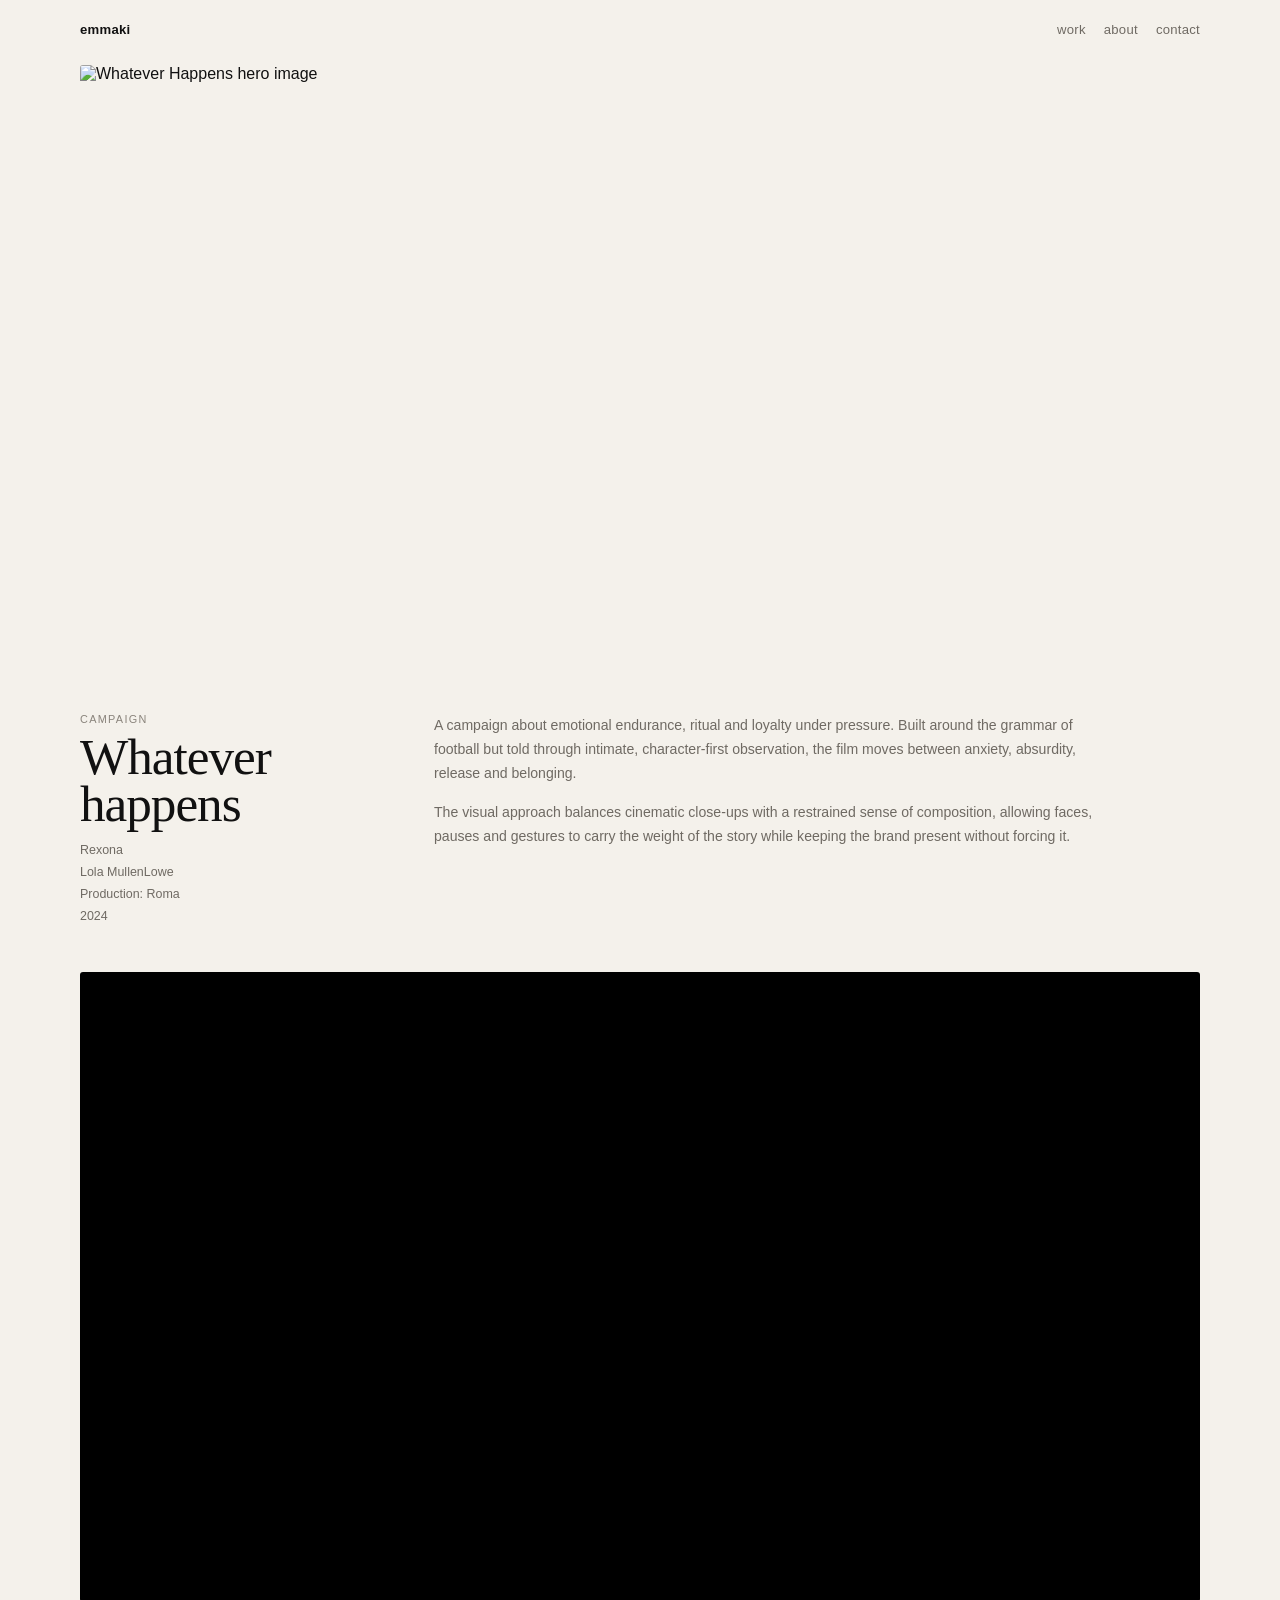
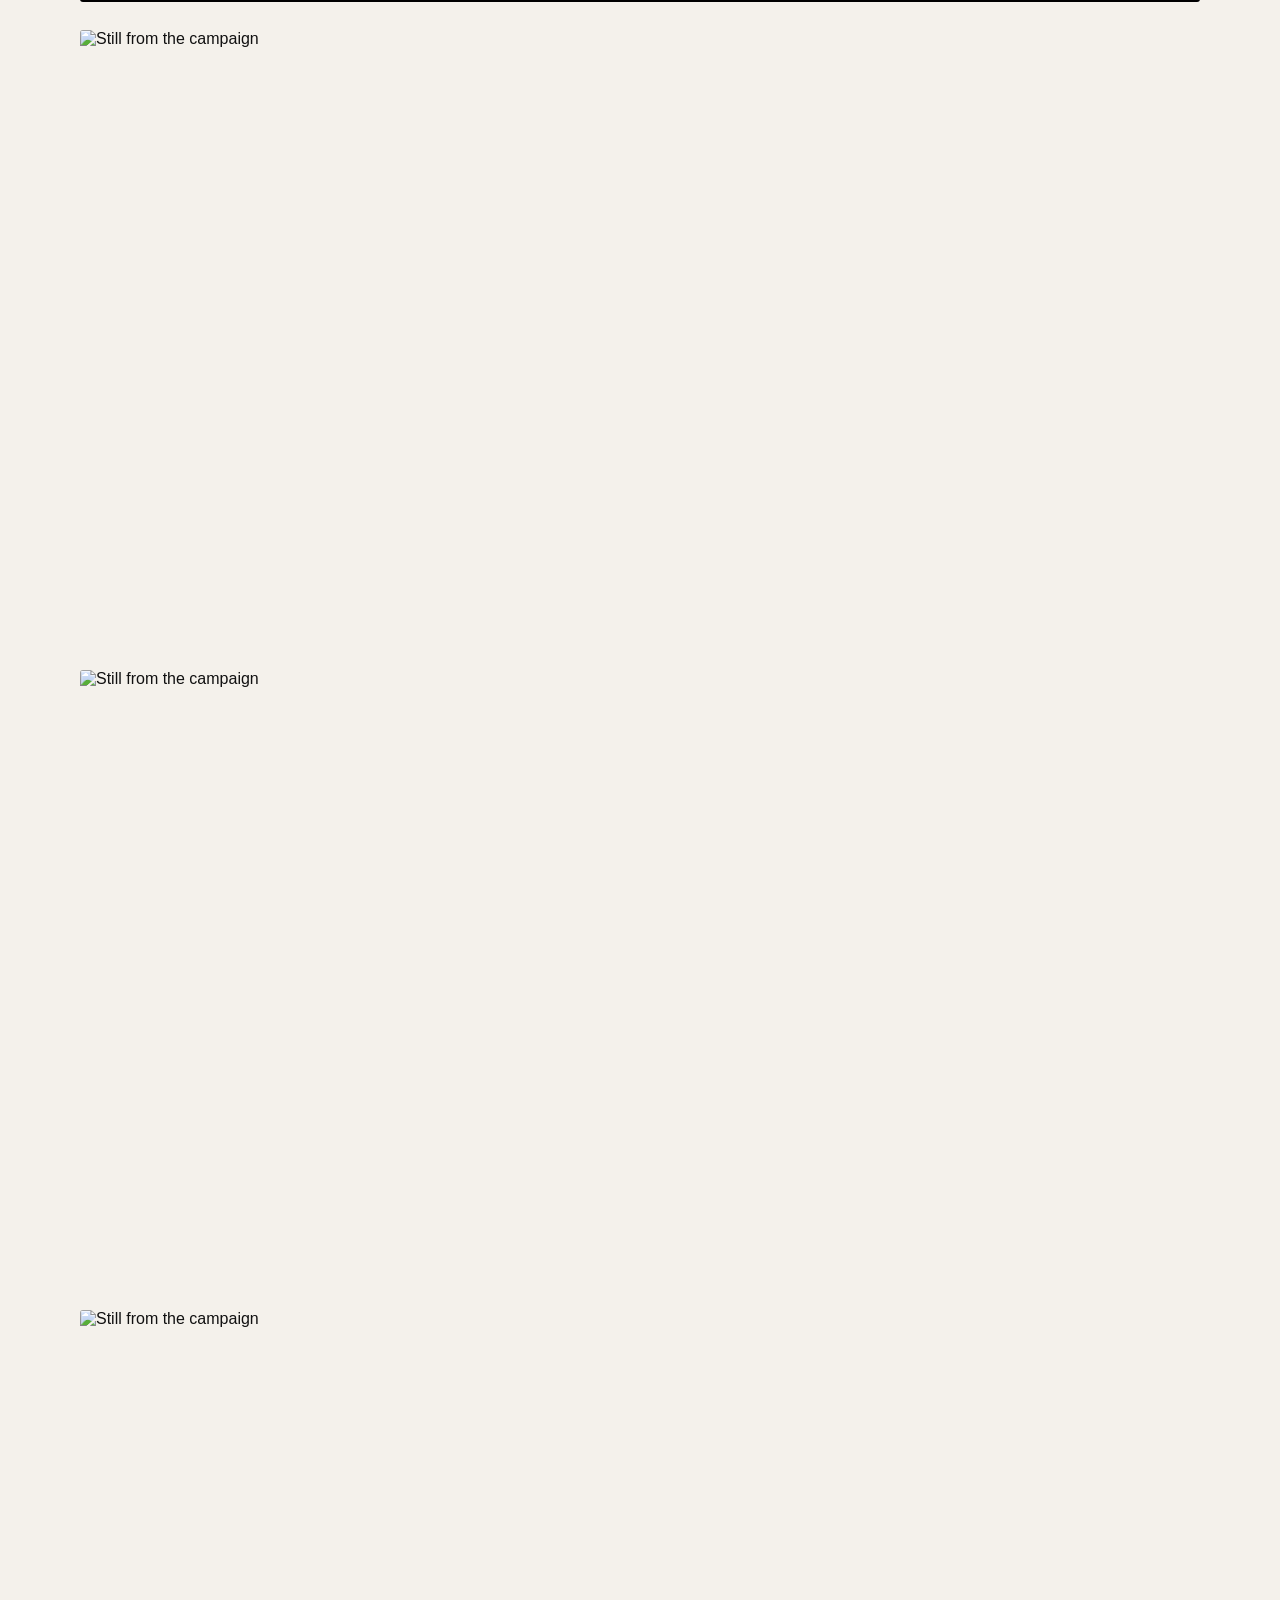
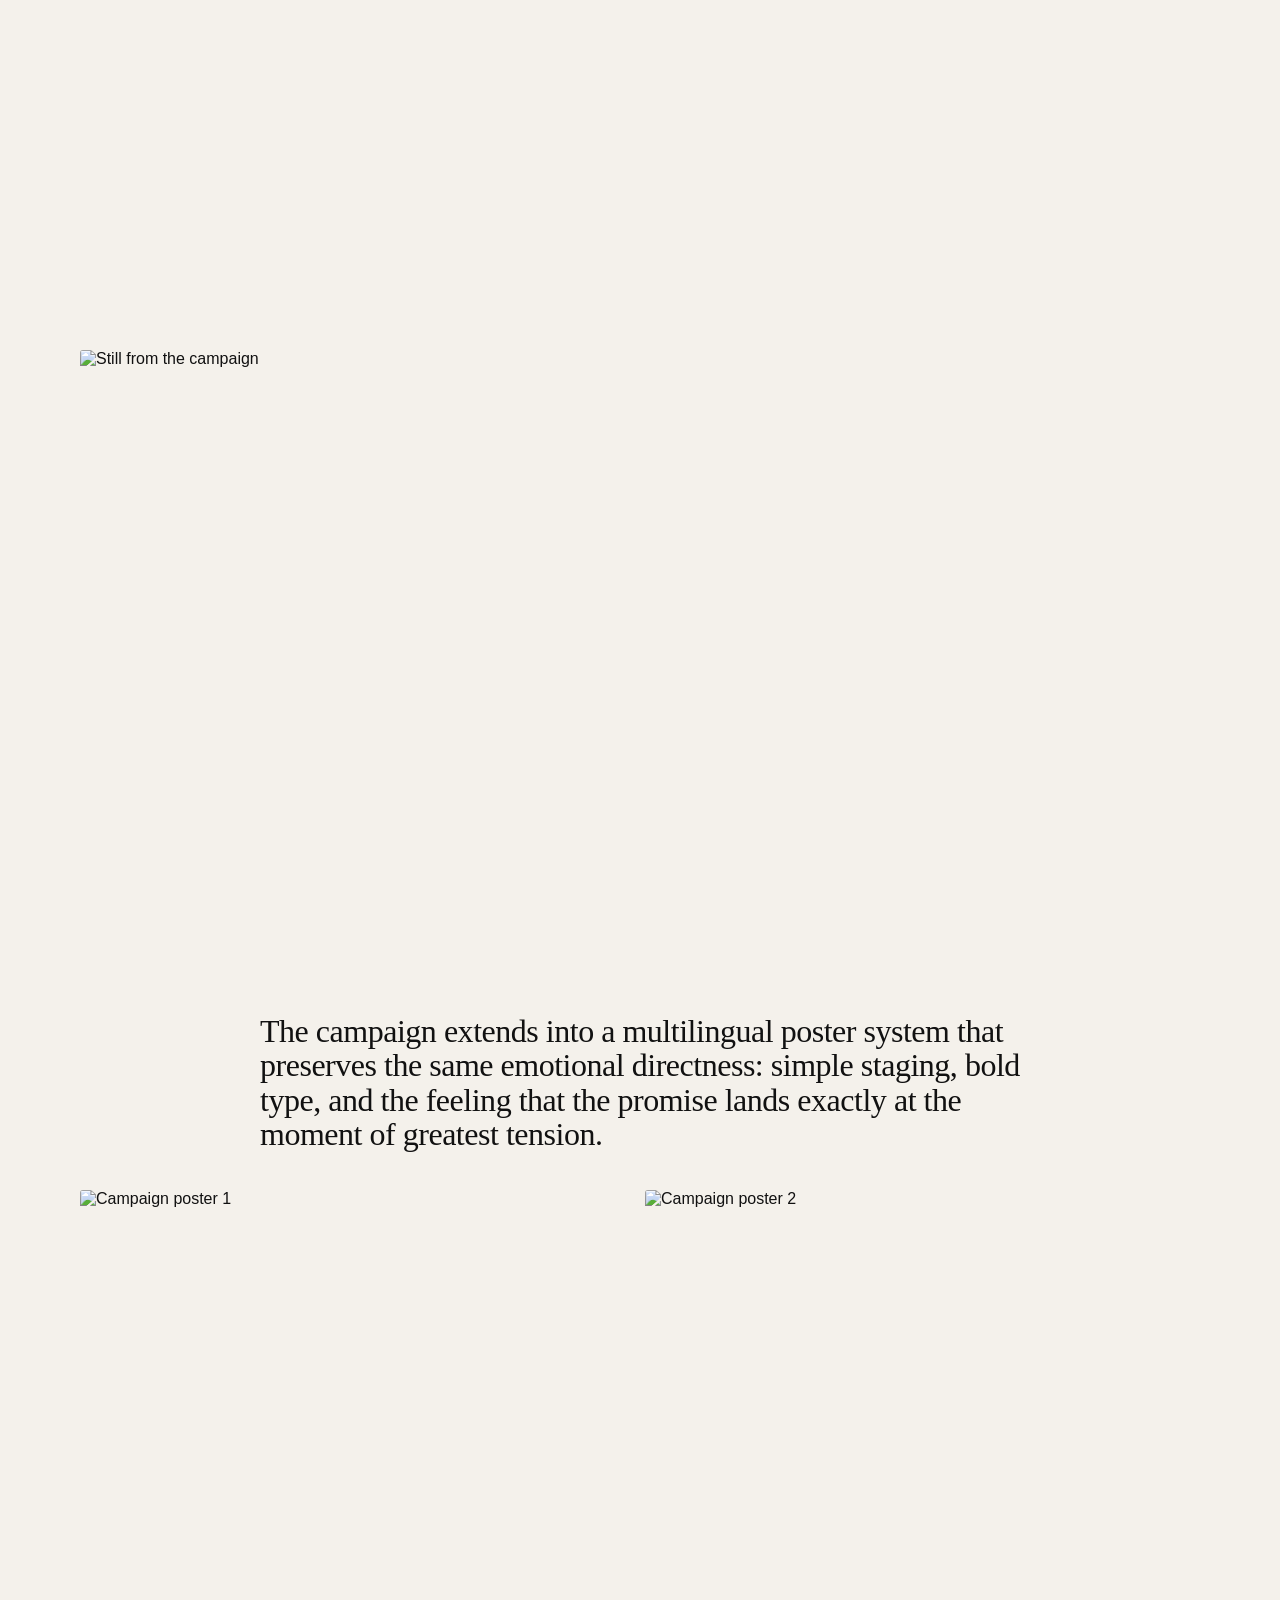
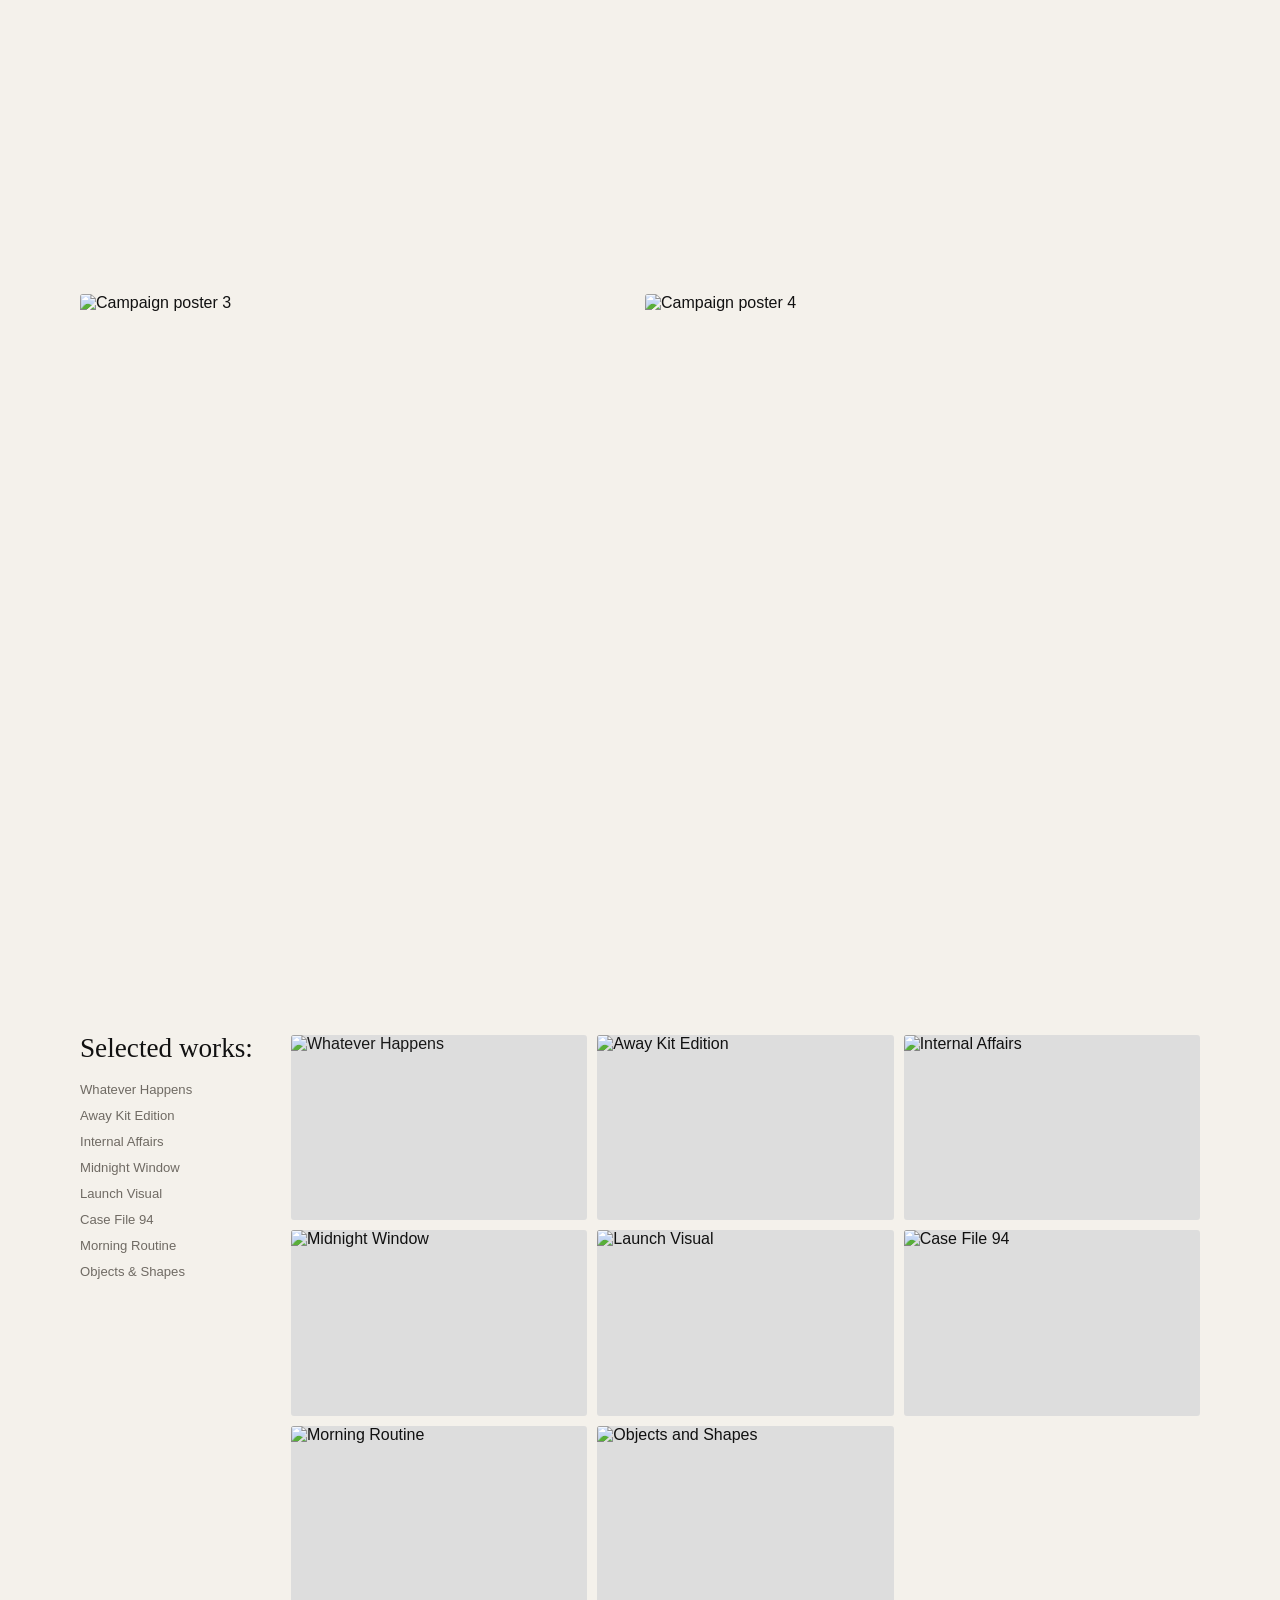
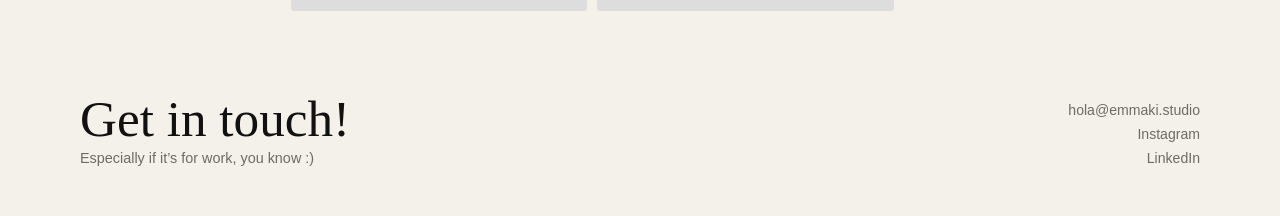
==== projects/nike.html @ 624bea59 "Rename nike.html to nike.html" ====
<!DOCTYPE html>
<html lang="es">
<head>
  <meta charset="UTF-8" />
  <meta name="viewport" content="width=device-width, initial-scale=1.0" />
  <title>Whatever Happens — Emmaki</title>
  <meta
    name="description"
    content="Project page for Whatever Happens by Emmaki."
  />
  <link rel="preconnect" href="[fonts.googleapis.com](https://fonts.googleapis.com)" />
  <link rel="preconnect" href="[fonts.gstatic.com](https://fonts.gstatic.com)" crossorigin />
  <link
    href="[fonts.googleapis.com](https://fonts.googleapis.com/css2?family=Cormorant+Garamond:wght@400;500;600;700&family=Inter:wght@400;500;600&display=swap)"
    rel="stylesheet"
  />
  <link rel="stylesheet" href="../style.css" />
</head>
<body>
  <div class="page-shell page-shell--project">
    <header class="site-header site-header--project">
      <a class="brand" href="../index.html" aria-label="Volver al inicio">emmaki</a>

      <nav class="site-nav" aria-label="Navegación principal">
        <a href="../index.html#work">work</a>
        <a href="../index.html#about">about</a>
        <a href="../index.html#contact">contact</a>
      </nav>
    </header>

    <main class="project-editorial">
      <section class="project-editorial-hero">
        <figure class="editorial-hero-media">
          <img src="../assets/img/project-01.jpg" alt="Whatever Happens hero image" />
        </figure>
      </section>

      <section class="project-editorial-intro">
        <div class="editorial-intro-title">
          <p class="editorial-kicker">Campaign</p>
          <h1>Whatever happens</h1>

          <ul class="editorial-meta-list">
            <li>Rexona</li>
            <li>Lola MullenLowe</li>
            <li>Production: Roma</li>
            <li>2024</li>
          </ul>
        </div>

        <div class="editorial-intro-copy">
          <p>
            A campaign about emotional endurance, ritual and loyalty under pressure.
            Built around the grammar of football but told through intimate,
            character-first observation, the film moves between anxiety, absurdity,
            release and belonging.
          </p>

          <p>
            The visual approach balances cinematic close-ups with a restrained sense
            of composition, allowing faces, pauses and gestures to carry the weight
            of the story while keeping the brand present without forcing it.
          </p>
        </div>
      </section>

      <section class="editorial-video">
        <div class="editorial-video-frame">
          <iframe
            src="[player.vimeo.com](https://player.vimeo.com/video/76979871?h=8272103f6e)"
            title="Whatever Happens video"
            frameborder="0"
            allow="autoplay; fullscreen; picture-in-picture"
            allowfullscreen
          ></iframe>
        </div>
      </section>

      <section class="editorial-stills">
        <figure class="editorial-still editorial-still--wide">
          <img src="../assets/img/project-03.jpg" alt="Still from the campaign" />
        </figure>

        <figure class="editorial-still editorial-still--wide">
          <img src="../assets/img/project-04.jpg" alt="Still from the campaign" />
        </figure>

        <figure class="editorial-still editorial-still--wide">
          <img src="../assets/img/project-05.jpg" alt="Still from the campaign" />
        </figure>

        <figure class="editorial-still editorial-still--wide">
          <img src="../assets/img/project-07.jpg" alt="Still from the campaign" />
        </figure>
      </section>

      <section class="editorial-text-break">
        <p>
          The campaign extends into a multilingual poster system that preserves the
          same emotional directness: simple staging, bold type, and the feeling that
          the promise lands exactly at the moment of greatest tension.
        </p>
      </section>

      <section class="editorial-posters">
        <figure class="editorial-poster">
          <img src="../assets/img/poster-01.jpg" alt="Campaign poster 1" />
        </figure>

        <figure class="editorial-poster">
          <img src="../assets/img/poster-02.jpg" alt="Campaign poster 2" />
        </figure>

        <figure class="editorial-poster">
          <img src="../assets/img/poster-03.jpg" alt="Campaign poster 3" />
        </figure>

        <figure class="editorial-poster">
          <img src="../assets/img/poster-04.jpg" alt="Campaign poster 4" />
        </figure>
      </section>

      <section class="editorial-related">
        <aside class="editorial-related-sidebar">
          <h2>Selected works:</h2>

          <ul class="work-index">
            <li><a href="../projects/nike.html">Whatever Happens</a></li>
            <li><a href="../projects/lynx.html">Away Kit Edition</a></li>
            <li><a href="../projects/internal-affairs.html">Internal Affairs</a></li>
            <li><a href="../projects/midnight-window.html">Midnight Window</a></li>
            <li><a href="../projects/gyno-canesflor.html">Launch Visual</a></li>
            <li><a href="../projects/case-file-94.html">Case File 94</a></li>
            <li><a href="../projects/morning-routine.html">Morning Routine</a></li>
            <li><a href="../projects/objects-and-shapes.html">Objects &amp; Shapes</a></li>
          </ul>
        </aside>

        <div class="editorial-related-grid">
          <a href="../projects/nike.html" class="editorial-related-card is-current">
            <img src="../assets/img/project-01.jpg" alt="Whatever Happens" />
          </a>

          <a href="../projects/lynx.html" class="editorial-related-card">
            <img src="../assets/img/project-02.jpg" alt="Away Kit Edition" />
          </a>

          <a href="../projects/internal-affairs.html" class="editorial-related-card">
            <img src="../assets/img/project-03.jpg" alt="Internal Affairs" />
          </a>

          <a href="../projects/midnight-window.html" class="editorial-related-card">
            <img src="../assets/img/project-04.jpg" alt="Midnight Window" />
          </a>

          <a href="../projects/gyno-canesflor.html" class="editorial-related-card">
            <img src="../assets/img/project-05.jpg" alt="Launch Visual" />
          </a>

          <a href="../projects/case-file-94.html" class="editorial-related-card">
            <img src="../assets/img/project-06.jpg" alt="Case File 94" />
          </a>

          <a href="../projects/morning-routine.html" class="editorial-related-card">
            <img src="../assets/img/project-07.jpg" alt="Morning Routine" />
          </a>

          <a href="../projects/objects-and-shapes.html" class="editorial-related-card">
            <img src="../assets/img/project-08.jpg" alt="Objects and Shapes" />
          </a>
        </div>
      </section>
    </main>

    <footer class="site-footer site-footer--editorial" id="contact">
      <div class="footer-left">
        <h2>Get in touch!</h2>
        <p>Especially if it’s for work, you know :)</p>
      </div>

      <div class="footer-right">
        <a href="mailto:hola@emmaki.studio">hola@emmaki.studio</a>
        <a href="[instagram.com](https://www.instagram.com/)" target="_blank" rel="noreferrer">Instagram</a>
        <a href="[linkedin.com](https://www.linkedin.com/)" target="_blank" rel="noreferrer">LinkedIn</a>
      </div>
    </footer>
  </div>
</body>
</html>
---- style.css ----
:root {
  --bg: #f4f1eb;
  --text: #111111;
  --muted: #6f6a63;
  --soft: #8a847c;
  --line: rgba(17, 17, 17, 0.1);
  --max-width: 1180px;
  --radius: 4px;
}

* {
  box-sizing: border-box;
}

html {
  scroll-behavior: smooth;
}

body {
  margin: 0;
  background: var(--bg);
  color: var(--text);
  font-family: "Inter", sans-serif;
  text-rendering: optimizeLegibility;
  -webkit-font-smoothing: antialiased;
}

img,
iframe {
  display: block;
  width: 100%;
}

img {
  height: auto;
}

a {
  color: inherit;
  text-decoration: none;
}

.page-shell {
  width: min(calc(100% - 32px), var(--max-width));
  margin: 0 auto;
}

.page-shell--project {
  width: min(calc(100% - 48px), 1120px);
}

.site-header {
  display: flex;
  align-items: center;
  justify-content: space-between;
  padding: 18px 0 8px;
  font-size: 0.82rem;
  letter-spacing: 0.02em;
}

.site-header--project {
  padding-top: 22px;
}

.brand {
  font-weight: 600;
  text-transform: lowercase;
}

.site-nav {
  display: flex;
  gap: 18px;
}

.site-nav a {
  position: relative;
  color: var(--muted);
}

.site-nav a::after {
  content: "";
  position: absolute;
  left: 0;
  bottom: -3px;
  width: 100%;
  height: 1px;
  background: currentColor;
  transform: scaleX(0);
  transform-origin: left;
  transition: transform 180ms ease;
}

.site-nav a:hover::after {
  transform: scaleX(1);
}

.hero {
  max-width: 700px;
  margin: 110px auto 115px;
  text-align: center;
}

.hero-eyebrow {
  margin: 0 0 10px;
  font-size: 1rem;
  color: var(--text);
  font-family: "Cormorant Garamond", serif;
}

.hero-title {
  margin: 0;
  font-family: "Cormorant Garamond", serif;
  font-size: clamp(2.5rem, 5.6vw, 4.8rem);
  line-height: 0.98;
  font-weight: 500;
  letter-spacing: -0.02em;
}

.hero-title em {
  font-style: italic;
}

.hero-title span {
  font-weight: 600;
}

.hero-copy {
  max-width: 560px;
  margin: 18px auto 0;
  color: var(--muted);
  font-size: 0.95rem;
  line-height: 1.6;
}

.work-layout {
  display: grid;
  grid-template-columns: 190px minmax(0, 1fr);
  gap: 28px;
  align-items: start;
}

.work-sidebar {
  position: sticky;
  top: 20px;
  padding-top: 6px;
}

.work-sidebar h2 {
  margin: 0 0 18px;
  font-family: "Cormorant Garamond", serif;
  font-size: 2rem;
  font-weight: 500;
  line-height: 1;
}

.work-index {
  list-style: none;
  margin: 0 0 18px;
  padding: 0;
}

.work-index li {
  margin-bottom: 8px;
}

.work-index a {
  color: var(--muted);
  font-size: 0.82rem;
  transition: color 180ms ease;
}

.work-index a:hover {
  color: var(--text);
}

.sidebar-note {
  margin: 0;
  max-width: 150px;
  color: var(--muted);
  font-size: 0.75rem;
  line-height: 1.55;
}

.projects {
  display: grid;
  gap: 18px;
}

.project-card {
  display: grid;
  gap: 10px;
}

.project-media {
  display: block;
  overflow: hidden;
  border-radius: 4px;
  background: #ddd;
}

.project-media img {
  aspect-ratio: 16 / 9;
  object-fit: cover;
  transition: transform 500ms ease;
}

.project-media:hover img {
  transform: scale(1.015);
}

.project-meta {
  display: grid;
  gap: 4px;
  padding: 2px 2px 0;
}

.project-kicker {
  margin: 0;
  font-size: 0.72rem;
  color: var(--muted);
  text-transform: uppercase;
  letter-spacing: 0.08em;
}

.project-meta h3 {
  margin: 0;
  font-family: "Cormorant Garamond", serif;
  font-size: 1.6rem;
  font-weight: 500;
  line-height: 1.05;
}

.project-meta h3 a {
  color: inherit;
  transition: opacity 180ms ease;
}

.project-meta h3 a:hover {
  opacity: 0.75;
}

.project-description {
  margin: 0;
  max-width: 680px;
  color: var(--muted);
  font-size: 0.9rem;
  line-height: 1.55;
}

.site-footer {
  display: flex;
  justify-content: space-between;
  gap: 24px;
  padding: 90px 0 50px;
  align-items: flex-end;
}

.site-footer--editorial {
  padding-top: 82px;
}

.footer-left h2 {
  margin: 0 0 6px;
  font-family: "Cormorant Garamond", serif;
  font-size: clamp(2rem, 4vw, 3.2rem);
  font-weight: 500;
  line-height: 1;
}

.footer-left p {
  margin: 0;
  color: var(--muted);
  font-size: 0.9rem;
}

.footer-right {
  display: flex;
  flex-direction: column;
  align-items: flex-end;
  gap: 8px;
}

.footer-right a {
  color: var(--muted);
  font-size: 0.88rem;
}

.footer-right a:hover {
  color: var(--text);
}

/* PROJECT PAGE — EDITORIAL */

.project-editorial {
  padding-top: 8px;
}

.project-editorial-hero {
  margin-top: 12px;
  margin-bottom: 18px;
}

.editorial-hero-media {
  margin: 0;
  overflow: hidden;
  border-radius: 3px;
}

.editorial-hero-media img {
  aspect-ratio: 16 / 9;
  object-fit: cover;
}

.project-editorial-intro {
  display: grid;
  grid-template-columns: minmax(220px, 320px) minmax(0, 1fr);
  gap: 34px;
  align-items: start;
  margin-bottom: 42px;
}

.editorial-kicker {
  margin: 0 0 8px;
  color: var(--soft);
  font-size: 0.68rem;
  text-transform: uppercase;
  letter-spacing: 0.12em;
}

.editorial-intro-title h1 {
  margin: 0 0 14px;
  font-family: "Cormorant Garamond", serif;
  font-size: clamp(2.2rem, 4vw, 3.3rem);
  line-height: 0.92;
  font-weight: 500;
  letter-spacing: -0.02em;
}

.editorial-meta-list {
  list-style: none;
  margin: 0;
  padding: 0;
}

.editorial-meta-list li {
  margin-bottom: 4px;
  color: var(--muted);
  font-size: 0.78rem;
  line-height: 1.45;
}

.editorial-intro-copy {
  max-width: 680px;
}

.editorial-intro-copy p {
  margin: 0;
  color: var(--muted);
  font-size: 0.88rem;
  line-height: 1.72;
}

.editorial-intro-copy p + p {
  margin-top: 14px;
}

.editorial-video {
  margin-bottom: 28px;
}

.editorial-video-frame {
  position: relative;
  width: 100%;
  padding-top: 56.25%;
  overflow: hidden;
  border-radius: 3px;
  background: #000;
}

.editorial-video-frame iframe {
  position: absolute;
  inset: 0;
  width: 100%;
  height: 100%;
}

.editorial-stills {
  display: grid;
  gap: 10px;
  margin-bottom: 34px;
}

.editorial-still {
  margin: 0;
  overflow: hidden;
  border-radius: 3px;
}

.editorial-still img {
  aspect-ratio: 16 / 9;
  object-fit: cover;
}

.editorial-text-break {
  max-width: 760px;
  margin: 0 auto 38px;
  text-align: left;
}

.editorial-text-break p {
  margin: 0;
  font-family: "Cormorant Garamond", serif;
  font-size: clamp(1.5rem, 2.5vw, 2.25rem);
  line-height: 1.08;
  letter-spacing: -0.015em;
}

.editorial-posters {
  display: grid;
  grid-template-columns: 1fr 1fr;
  gap: 10px;
  margin-bottom: 48px;
}

.editorial-poster {
  margin: 0;
  overflow: hidden;
  border-radius: 3px;
}

.editorial-poster img {
  aspect-ratio: 4 / 5;
  object-fit: cover;
}

.editorial-related {
  display: grid;
  grid-template-columns: 185px minmax(0, 1fr);
  gap: 26px;
  align-items: start;
}

.editorial-related-sidebar h2 {
  margin: 0 0 18px;
  font-family: "Cormorant Garamond", serif;
  font-size: 1.7rem;
  line-height: 1;
  font-weight: 500;
}

.editorial-related-grid {
  display: grid;
  grid-template-columns: repeat(3, 1fr);
  gap: 10px;
}

.editorial-related-card {
  display: block;
  overflow: hidden;
  border-radius: 3px;
  background: #ddd;
}

.editorial-related-card img {
  aspect-ratio: 16 / 10;
  object-fit: cover;
  transition: transform 300ms ease, opacity 200ms ease;
}

.editorial-related-card:hover img {
  transform: scale(1.02);
}

.editorial-related-card.is-current img {
  opacity: 0.96;
}

@media (max-width: 980px) {
  .hero {
    margin: 88px auto 90px;
  }

  .work-layout {
    grid-template-columns: 1fr;
  }

  .work-sidebar {
    position: static;
    padding-top: 0;
  }

  .sidebar-note {
    max-width: 100%;
  }

  .site-footer,
  .site-footer--editorial {
    flex-direction: column;
    align-items: flex-start;
    padding-top: 70px;
  }

  .footer-right {
    align-items: flex-start;
  }

  .project-editorial-intro {
    grid-template-columns: 1fr;
    gap: 18px;
  }

  .editorial-related {
    grid-template-columns: 1fr;
    gap: 18px;
  }

  .editorial-related-grid {
    grid-template-columns: repeat(2, 1fr);
  }
}

@media (max-width: 640px) {
  .page-shell {
    width: min(calc(100% - 24px), var(--max-width));
  }

  .page-shell--project {
    width: min(calc(100% - 24px), 1120px);
  }

  .site-header {
    padding-top: 14px;
  }

  .site-nav {
    gap: 12px;
    font-size: 0.78rem;
  }

  .hero {
    margin: 72px auto 74px;
  }

  .hero-copy {
    font-size: 0.92rem;
  }

  .work-sidebar h2 {
    font-size: 1.8rem;
  }

  .project-meta h3 {
    font-size: 1.35rem;
  }

  .project-description {
    font-size: 0.88rem;
  }

  .editorial-intro-title h1 {
    font-size: 2rem;
  }

  .editorial-intro-copy p {
    font-size: 0.9rem;
  }

  .editorial-posters {
    grid-template-columns: 1fr;
  }

  .editorial-related-grid {
    grid-template-columns: 1fr;
  }

  .site-footer {
    padding: 70px 0 36px;
  }
}
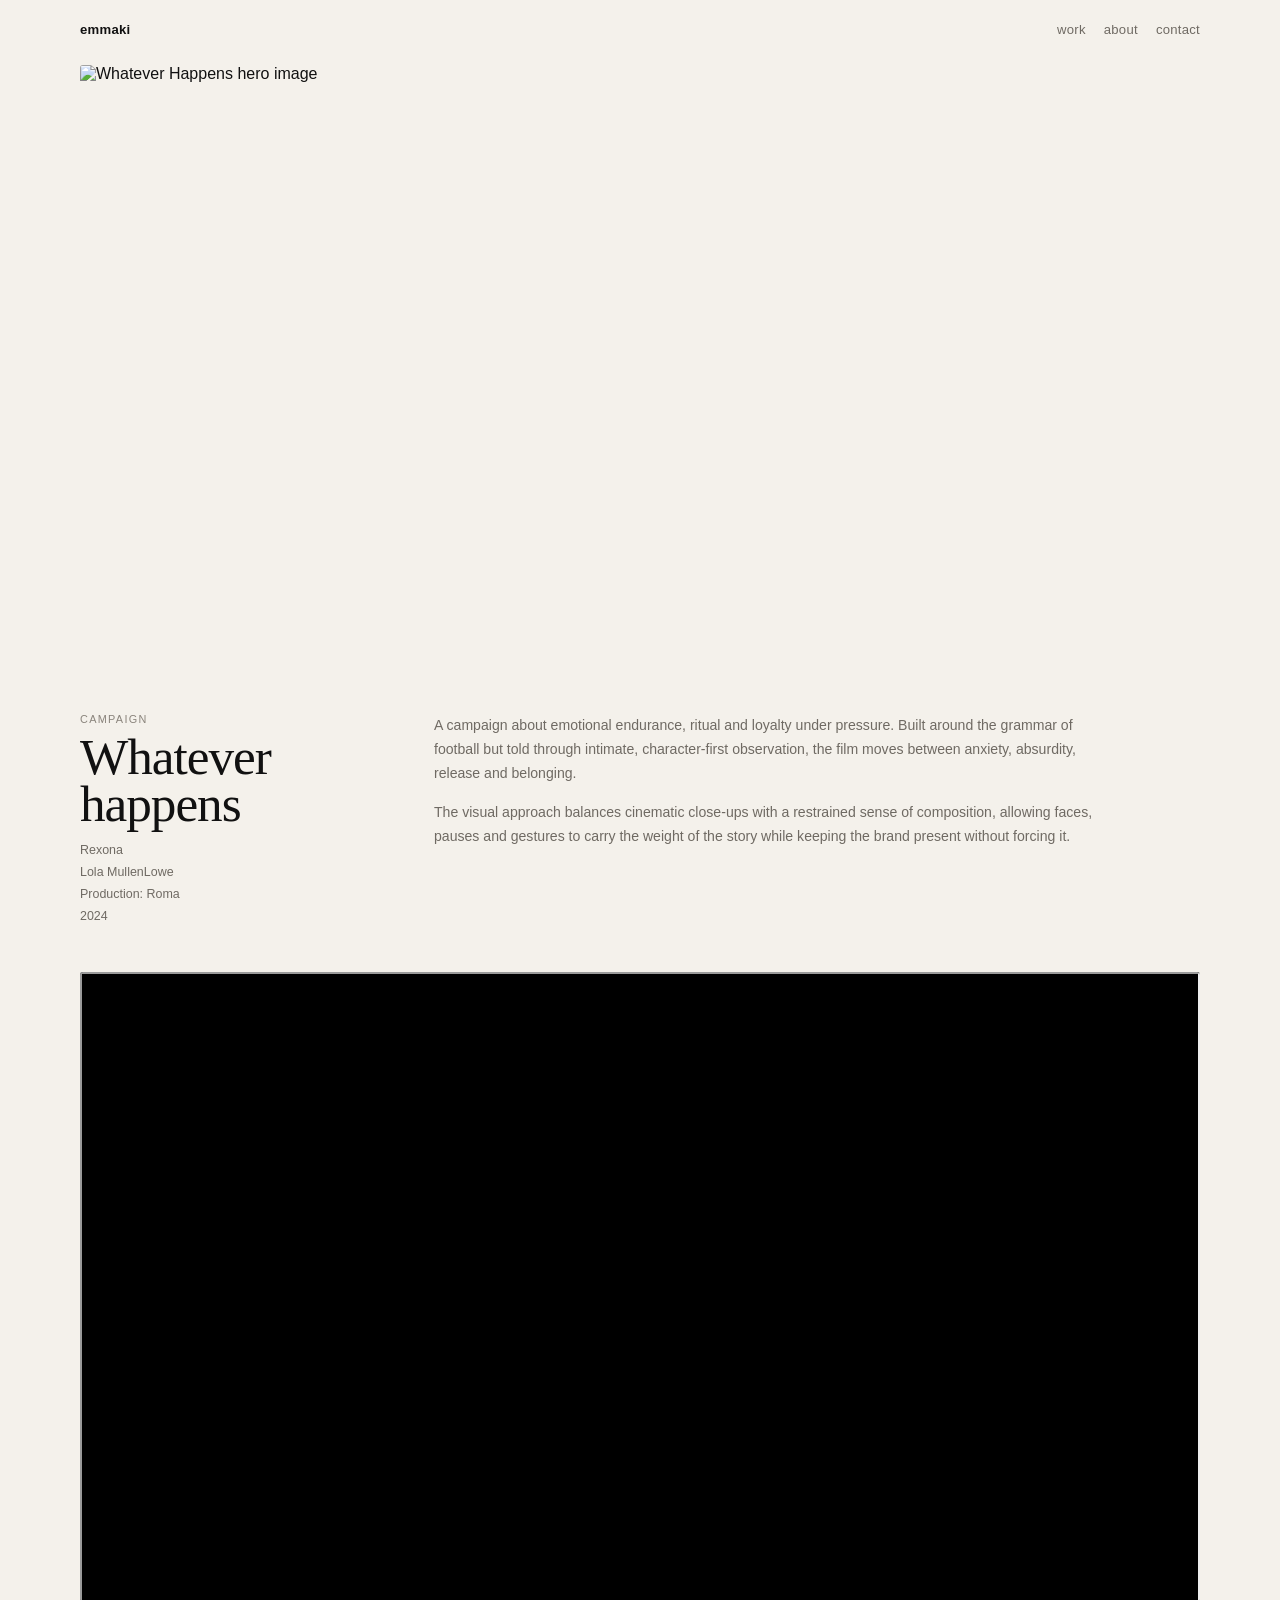
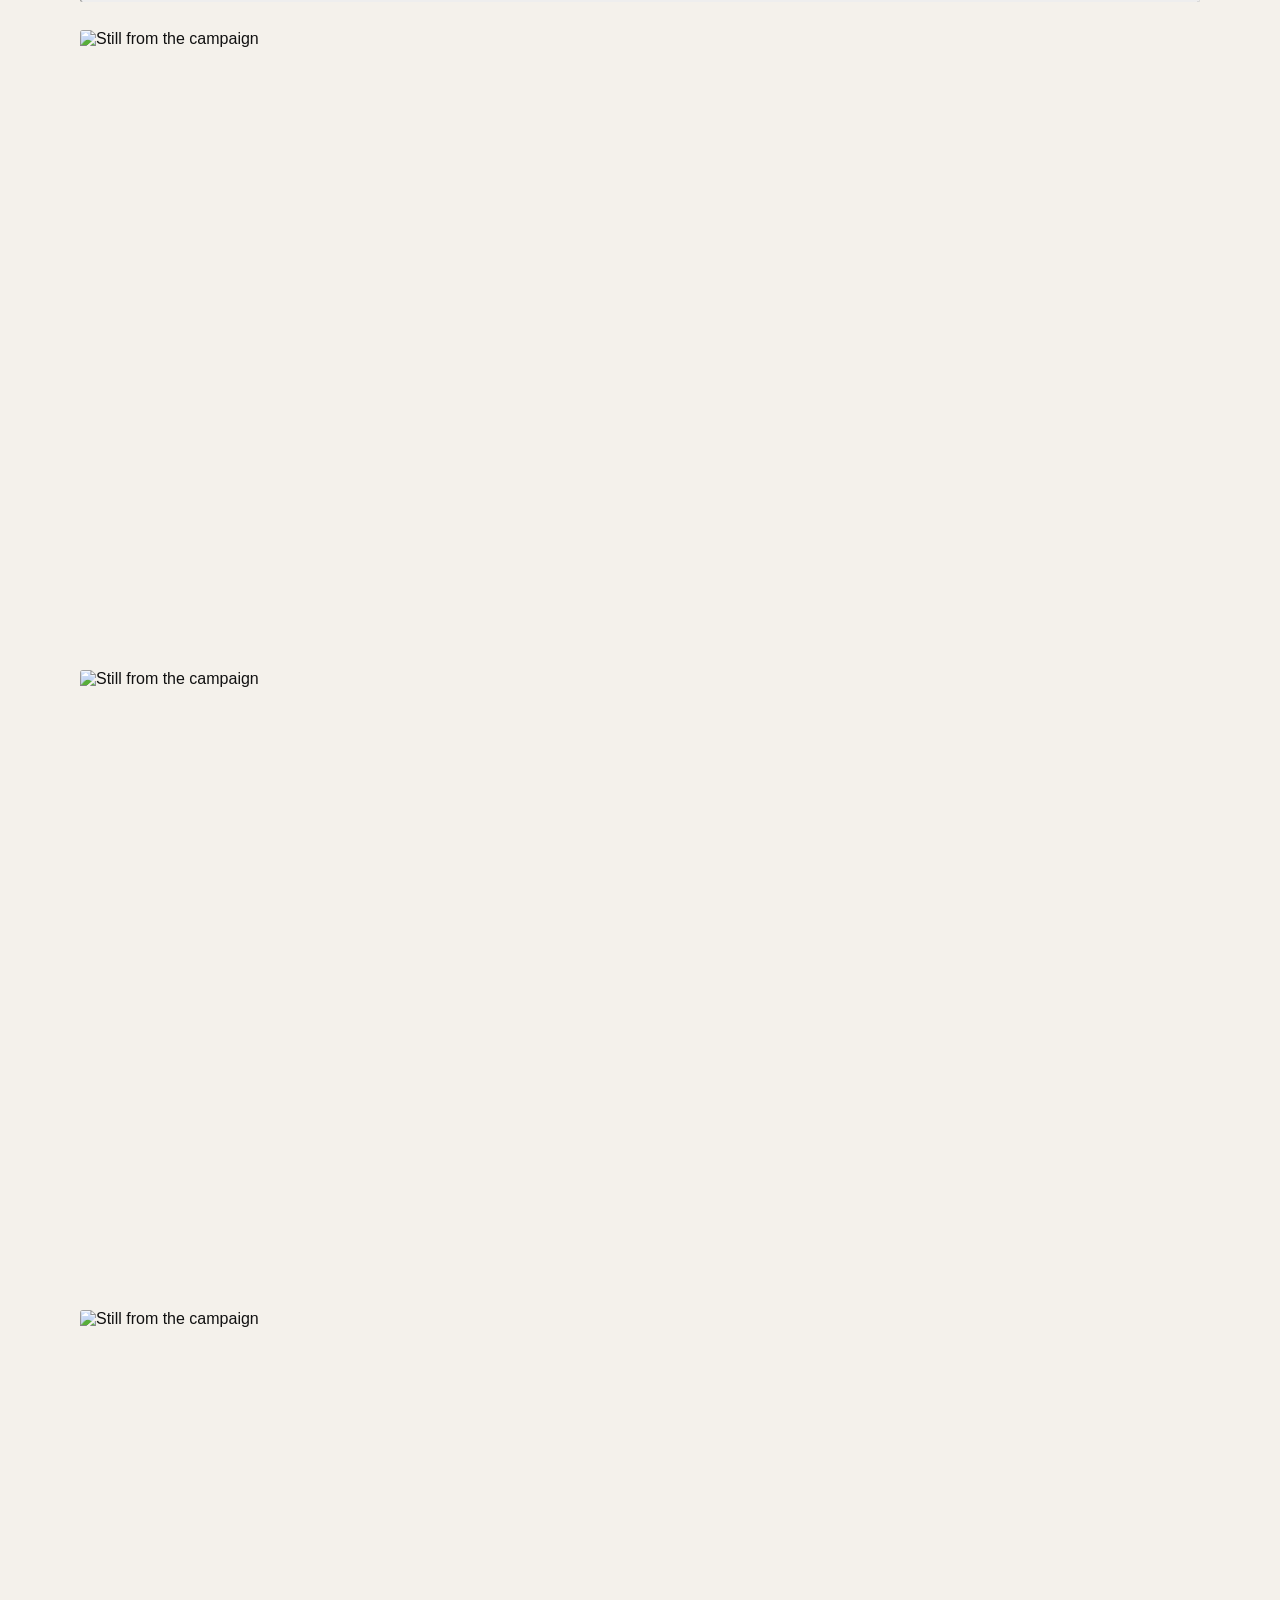
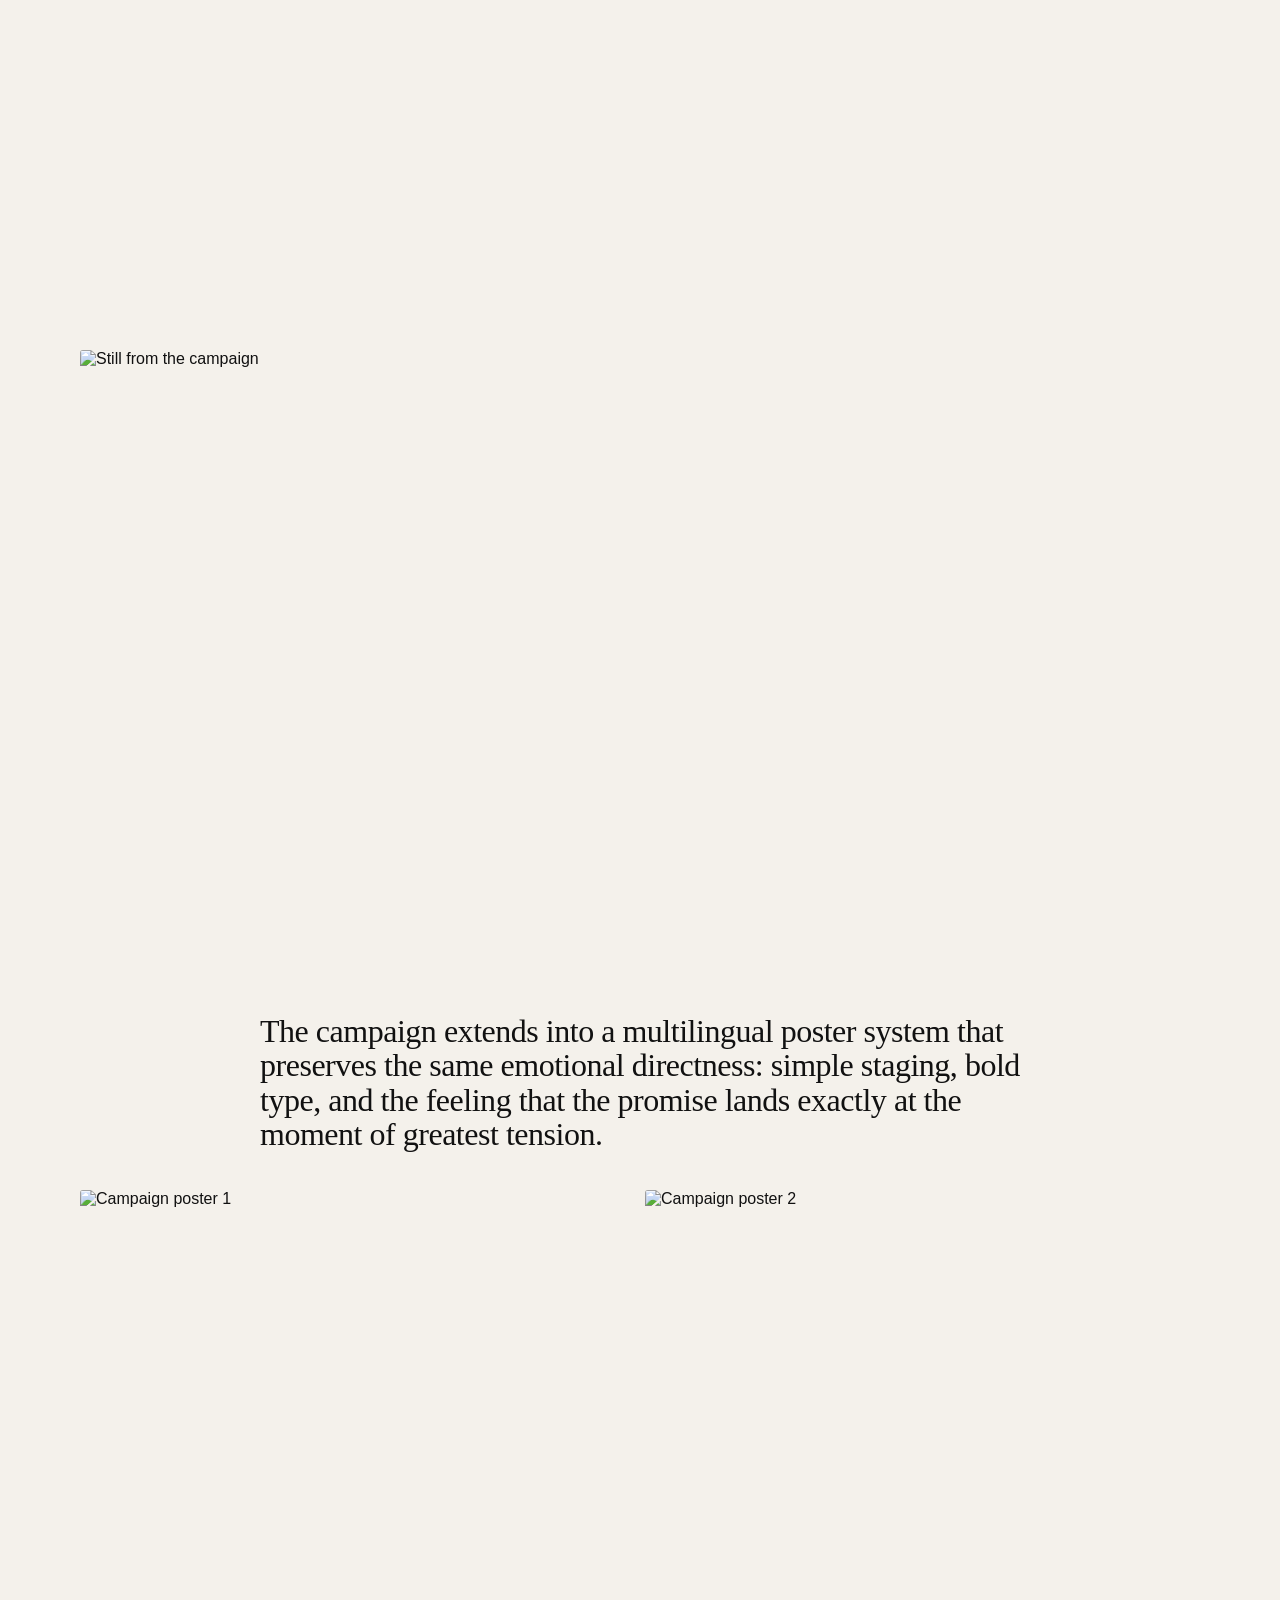
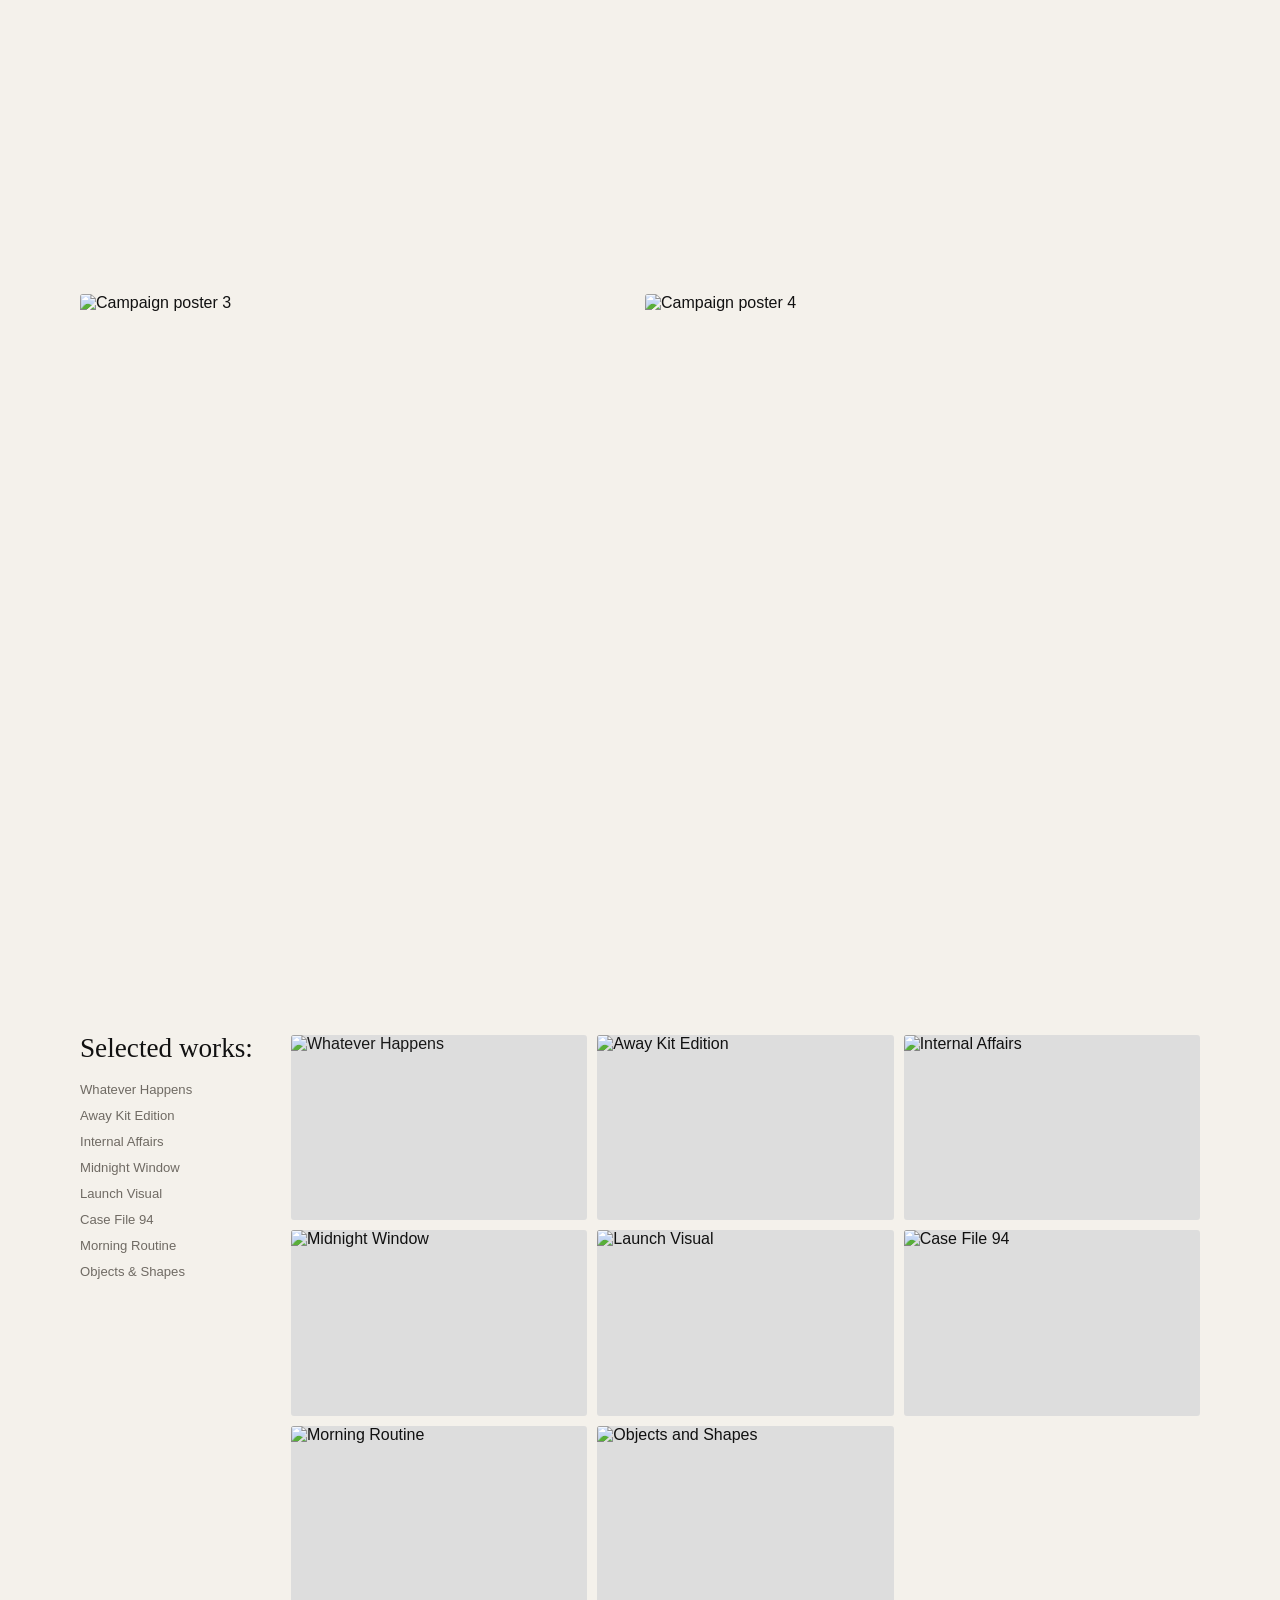
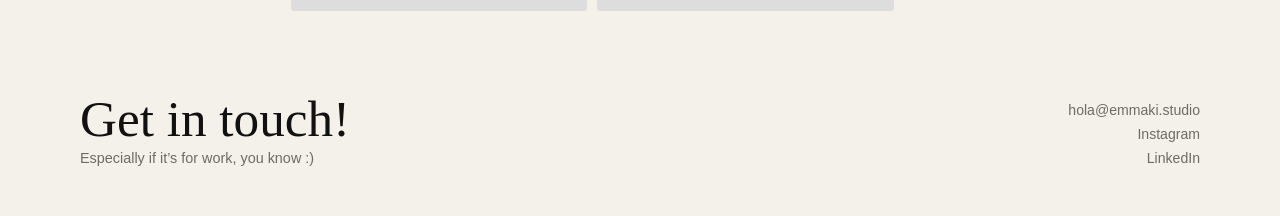
==== commit 6dbb9dde: "Update nike.html" ====
--- a/projects/nike.html
+++ b/projects/nike.html
@@ -65,16 +65,16 @@
       </section>
 
       <section class="editorial-video">
-        <div class="editorial-video-frame">
-          <iframe
-            src="[player.vimeo.com](https://player.vimeo.com/video/76979871?h=8272103f6e)"
-            title="Whatever Happens video"
-            frameborder="0"
-            allow="autoplay; fullscreen; picture-in-picture"
-            allowfullscreen
-          ></iframe>
-        </div>
-      </section>
+  <div class="editorial-video-frame">
+    <iframe
+      src="[player.vimeo.com](https://player.vimeo.com/1181870733)"
+      title="Whatever Happens video"
+      allow="autoplay; fullscreen; picture-in-picture"
+      allowfullscreen>
+    </iframe>
+  </div>
+</section>
+
 
       <section class="editorial-stills">
         <figure class="editorial-still editorial-still--wide">
